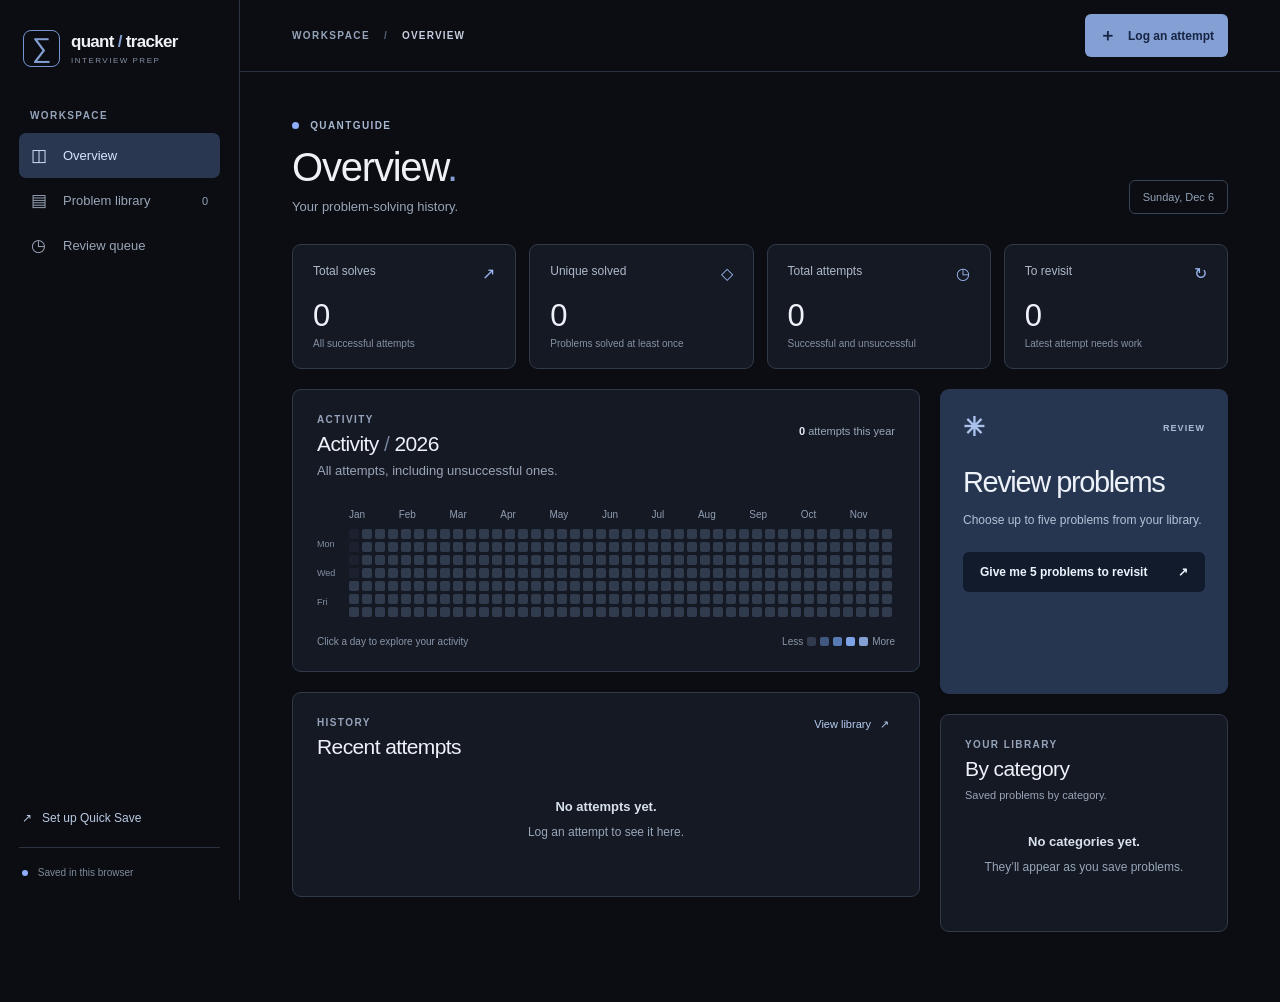
==== app/index.html @ c8254554 "Add QuantGuide interview prep tracker" ====
<!doctype html><html lang="en"><head><meta charset="UTF-8"><meta name="viewport" content="width=device-width, initial-scale=1"><title>QuantGuide Practice Tracker</title><link rel="stylesheet" href="style.css"></head><body>
<div class="shell"><aside class="sidebar"><div class="brand"><div class="brand-icon">∑</div><div><strong>quant<span> / </span>tracker</strong><small>INTERVIEW PREP</small></div></div><div class="side-label">WORKSPACE</div><nav><button class="nav active" data-view="dashboard"><span>◫</span> Overview</button><button class="nav" data-view="library"><span>▤</span> Problem library <b id="nav-count">0</b></button><button class="nav" data-view="review"><span>◷</span> Review queue</button></nav><div class="sidebar-bottom"><button class="setup-link" id="setupOpen">↗ &nbsp; Set up Quick Save</button><div class="storage-note"><i></i> Saved in this browser</div></div></aside>
<main><header class="topbar"><div><span class="crumb">WORKSPACE</span><span class="slash"> / </span><span id="crumb">OVERVIEW</span></div><button class="button primary small" id="addTop"><span>＋</span> Log an attempt</button></header><div class="content"><section id="dashboard" class="view"><div class="heading"><div><div class="eyebrow"><span class="live-dot"></span> QUANTGUIDE</div><h1>Overview<span class="accent">.</span></h1><p>Your problem-solving history.</p></div><div class="heading-date" id="today"></div></div><div class="stats" id="stats"></div><div class="dashboard-grid"><div class="main-column"><section class="panel activity"><div class="panel-head"><div><div class="section-kicker">ACTIVITY</div><h2>Activity <span class="muted">/</span> <span id="activity-year"></span></h2><p>All attempts, including unsuccessful ones.</p></div><div class="activity-total"><strong id="year-attempts">0</strong><span> attempts this year</span></div></div><div class="heatmap-wrap"><div class="months" id="months"></div><div class="heatmap-body"><div class="weekdays"><span>Mon</span><span>Wed</span><span>Fri</span></div><div class="heatmap" id="heatmap"></div></div></div><div class="heat-footer"><span>Click a day to explore your activity</span><div>Less <i class="level0"></i><i class="level1"></i><i class="level2"></i><i class="level3"></i><i class="level4"></i> More</div></div><div id="day-detail" class="day-detail"></div></section><section class="panel recent"><div class="panel-head"><div><div class="section-kicker">HISTORY</div><h2>Recent attempts</h2></div><button class="text-button" data-go="library">View library <span>↗</span></button></div><div id="recent-list"></div></section></div><div class="right-column"><section class="review-card"><div class="review-top"><span>✳</span><span>REVIEW</span></div><h2>Review problems</h2><p>Choose up to five problems from your library.</p><button class="button dark" id="reviewButton">Give me 5 problems to revisit <span>↗</span></button></section><section class="panel breakdown"><div class="section-kicker">YOUR LIBRARY</div><h2>By category</h2><p>Saved problems by category.</p><div id="categories"></div></section></div></div></section>
<section id="library" class="view hidden"><div class="heading"><div><div class="eyebrow"><span class="live-dot"></span> LIBRARY</div><h1>Problem library<span class="accent">.</span></h1><p>Search and filter saved problems.</p></div><button class="button primary" id="addLibrary">＋ &nbsp; Log an attempt</button></div><section class="panel library-panel"><div class="filters"><input id="search" placeholder="⌕  Search problems or notes"><select id="filter-category"><option value="">All categories</option></select><select id="filter-difficulty"><option value="">All difficulties</option><option>Easy</option><option>Medium</option><option>Hard</option></select><select id="filter-tag"><option value="">All subtopics</option></select></div><div id="library-list"></div></section></section>
<section id="review" class="view hidden"><div class="heading"><div><div class="eyebrow"><span class="live-dot"></span> REVIEW</div><h1>Review queue<span class="accent">.</span></h1><p>Problems selected from your library.</p></div><button class="button primary" id="reshuffle">↻ &nbsp; Pick five</button></div><div id="review-list"></div></section></div></main></div>
<dialog id="formDialog"><form id="attemptForm"><div class="modal-head"><div><div class="section-kicker">QUICK SAVE</div><h2 id="form-title">Log an attempt</h2><p>Enter the problem and select a result.</p></div><button type="button" class="close" data-close>×</button></div><input type="hidden" id="attempt-id"><label>Problem URL <span>QUANTGUIDE</span><input id="url" type="url" placeholder="https://quantguide.io/questions/..." required></label><label>Problem title<input id="title" placeholder="e.g. The birthday problem" required></label><div class="form-row"><label>Category<select id="category"><option value="">Select category</option><option>Probability</option><option>Statistics</option><option>Brainteasers</option><option>Pure Math</option><option>Finance</option></select></label><label>Difficulty<select id="difficulty"><option value="">Select difficulty</option><option>Easy</option><option>Medium</option><option>Hard</option></select></label></div><label>Subtopics <span>OPTIONAL · COMMA SEPARATED</span><input id="tags" placeholder="e.g. Conditional probability, combinatorics"></label><label>How did it go?</label><div class="outcome-grid" id="outcomes"><label><input type="radio" name="result" value="confident" required><span><b>✓</b> Solved confidently</span></label><label><input type="radio" name="result" value="struggled"><span><b>◐</b> Solved, but struggled</span></label><label><input type="radio" name="result" value="hint"><span><b>◇</b> Solved with a hint</span></label><label><input type="radio" name="result" value="failed"><span><b>×</b> Couldn’t solve</span></label></div><label>Note <span>OPTIONAL</span><textarea id="note" placeholder="What did you learn or struggle with?" rows="2"></textarea></label><div class="modal-actions"><button type="button" class="button ghost" data-close>Cancel</button><button class="button primary" type="submit">Save attempt <span>↗</span></button></div></form></dialog>
<dialog id="setupDialog"><div class="modal-head"><div><div class="section-kicker">BOOKMARKLET</div><h2>Quick Save</h2><p>Save an attempt straight from a QuantGuide question.</p></div><button class="close" data-close>×</button></div><div class="setup-steps"><p><b>01</b> Drag the button below to your bookmarks bar.</p><p><b>02</b> Open a QuantGuide question, then click the bookmark.</p><p><b>03</b> Check the prefilled details, select a result, and save.</p></div><a id="bookmarklet" class="button primary bookmark" href="#">＋ &nbsp; Save to quant / tracker</a><p class="fine-print">The bookmarklet reads the open page in your browser. QuantGuide layouts and access can vary, so check the fields before saving. If it doesn’t work, paste the link into “Log an attempt”. Your data stays in this browser.</p></dialog>
<dialog id="historyDialog"><div class="modal-head"><div><div class="section-kicker">ATTEMPT HISTORY</div><h2 id="history-title"></h2><p>Edit or remove an attempt at any time.</p></div><button class="close" data-close>×</button></div><div id="history-list"></div></dialog><script src="app.js"></script></body></html>
---- app/style.css ----
:root{color-scheme:dark;--bg:#0b0d12;--panel:#151923;--line:#30394a;--text:#eef1f7;--muted:#9aa5b8;--lime:#849fd3;--ink:#16223c}*{box-sizing:border-box}body{margin:0;background:var(--bg);color:var(--text);font-family:-apple-system,BlinkMacSystemFont,"Segoe UI",sans-serif;font-size:14px}button,input,select,textarea{font:inherit}button{cursor:pointer}button:focus-visible,a:focus-visible,input:focus-visible,select:focus-visible,textarea:focus-visible{outline:2px solid var(--lime);outline-offset:2px}.shell{display:flex;min-height:100vh}.sidebar{width:240px;flex-shrink:0;border-right:1px solid #2b3341;padding:30px 19px 22px;display:flex;flex-direction:column;position:sticky;top:0;height:100vh}.brand{display:flex;align-items:center;gap:11px;padding:0 4px 43px}.brand-icon{width:37px;height:37px;display:grid;place-items:center;border:1px solid #7594d1;color:var(--lime);font:27px -apple-system,BlinkMacSystemFont,"Segoe UI",sans-serif;border-radius:8px}.brand strong{font:700 17px -apple-system,BlinkMacSystemFont,"Segoe UI",sans-serif;letter-spacing:-.7px}.brand strong span{color:var(--lime)}.brand small{display:block;font-size:8px;letter-spacing:1.5px;color:#8591a5;margin-top:4px}.side-label,.section-kicker,.eyebrow,.crumb{font-size:10px;font-weight:700;letter-spacing:1.4px;color:#96a4bb}.side-label{padding-left:11px;margin-bottom:12px}.nav{display:flex;align-items:center;gap:13px;width:100%;background:none;color:#9aa5b8;border:0;border-radius:7px;padding:12px;text-align:left;font-size:13px}.nav span{font-size:17px;width:19px}.nav.active{background:#293850;color:#d7e5ff}.nav b{margin-left:auto;font-size:11px;font-weight:500;color:#95a4bc}.sidebar-bottom{margin-top:auto}.side-note{background:#20251e;border:1px solid #30392c;padding:16px;border-radius:9px}.spark{font-size:23px;display:block;color:var(--lime);margin-bottom:10px}.side-note strong{font-size:12px}.side-note p{font-size:11px;line-height:1.6;color:#939c8e;margin:6px 0 0}.setup-link{background:none;color:#b9c9e2;border:0;padding:22px 3px;font-size:12px}.storage-note{font-size:10px;color:#7f8b9d;border-top:1px solid #2b3341;padding:19px 3px 0}.storage-note i,.live-dot{display:inline-block;width:6px;height:6px;background:#8daefa;border-radius:50%;margin-right:7px}main{flex:1;min-width:0}.topbar{height:72px;border-bottom:1px solid #29313f;display:flex;align-items:center;justify-content:space-between;padding:0 5%;font-size:10px;font-weight:700;letter-spacing:1.2px;color:#c5cede}.slash{color:#596579;padding:0 10px}.content{max-width:1440px;margin:auto;padding:48px 5% 70px}.heading{display:flex;justify-content:space-between;align-items:flex-end;margin-bottom:30px}.eyebrow{color:#a6b7d0;margin-bottom:15px}.live-dot{width:7px;height:7px}.heading h1{font:500 40px/1.05 -apple-system,BlinkMacSystemFont,"Segoe UI",sans-serif;letter-spacing:-1.2px;margin:0 0 11px}.accent{color:var(--lime)}.heading p,.panel-head p,.breakdown p{color:var(--muted);margin:0;font-size:13px}.heading-date{font-size:11px;color:#94a2b7;border:1px solid #384355;border-radius:6px;padding:10px 13px}.button{border:0;border-radius:6px;font-weight:700;padding:13px 17px;display:inline-flex;align-items:center;justify-content:center;gap:12px;text-decoration:none;font-size:12px}.button.primary{background:var(--lime);color:#172544}.button.primary:hover{background:#a8bfea}.button.small{padding:10px 14px;letter-spacing:0}.button.small span{font-size:17px}.stats{display:grid;grid-template-columns:repeat(4,1fr);gap:13px;margin-bottom:20px}.stat,.panel{background:var(--panel);border:1px solid #303a4a;border-radius:9px}.stat{padding:19px 20px 17px;min-height:125px}.stat-top{display:flex;justify-content:space-between;color:#adb9ca;font-size:12px}.stat-icon{font-size:16px;color:#9bb8f2}.stat strong{display:block;font:500 31px -apple-system,BlinkMacSystemFont,"Segoe UI",sans-serif;letter-spacing:-1px;margin-top:15px}.stat small{font-size:10px;color:#8491a4}.dashboard-grid{display:grid;grid-template-columns:minmax(0,1fr) 288px;gap:20px}.main-column,.right-column{display:flex;flex-direction:column;gap:20px}.panel{padding:24px}.panel-head{display:flex;justify-content:space-between;align-items:flex-start}.panel h2,.review-card h2,dialog h2{font:500 21px -apple-system,BlinkMacSystemFont,"Segoe UI",sans-serif;letter-spacing:-.6px;margin:7px 0 7px}.muted{color:#728098}.activity-total{color:#98a6ba;font-size:11px;padding-top:11px}.activity-total strong{color:#dde7f5}.heatmap-wrap{overflow-x:auto;margin:31px 0 19px}.months{display:flex;justify-content:space-between;color:#909eb3;font-size:10px;margin-left:32px;min-width:570px}.heatmap-body{display:flex;margin-top:9px;min-width:602px}.weekdays{width:32px;flex:none;display:flex;flex-direction:column;justify-content:space-around;color:#8390a3;font-size:9px}.heatmap{display:grid;grid-template-rows:repeat(7,10px);grid-auto-flow:column;grid-auto-columns:10px;gap:3px;flex:1;justify-content:space-between}.heatmap button{width:10px;height:10px;border:0;border-radius:2px;padding:0;background:#303b4e}.heatmap button:hover{outline:1px solid #e1ebff}.level0{background:#303b4e!important}.level1{background:#40577f!important}.level2{background:#587bb5!important}.level3{background:#7ea2e6!important}.level4{background:#849fd3!important}.heat-footer{display:flex;justify-content:space-between;align-items:center;font-size:10px;color:#8896aa}.heat-footer div{display:flex;align-items:center;gap:4px}.heat-footer i{width:9px;height:9px;border-radius:2px;display:inline-block}.day-detail{border-top:1px solid #354052;margin-top:20px;padding-top:15px}.day-detail:empty{display:none}.day-detail h3{font-size:12px}.activity-row,.problem-row,.history-row{display:flex;align-items:center;gap:15px;padding:16px 0;border-bottom:1px solid #303a49}.activity-row:last-child,.problem-row:last-child,.history-row:last-child{border-bottom:0}.row-icon{width:34px;height:34px;border-radius:7px;background:#2a3b55;color:#b5ceff;display:grid;place-items:center;flex:none}.row-main{flex:1;min-width:0}.row-main strong,.row-main a{color:#e8edf5;text-decoration:none;font-size:13px;font-weight:600}.row-main a:hover{text-decoration:underline}.row-main small{display:block;color:#95a2b5;font-size:11px;margin-top:5px}.row-meta{text-align:right;color:#98a5b8;font-size:11px}.pill{display:inline-block;border-radius:4px;padding:5px 7px;color:#bcd2f6;background:#293b55;font-size:10px;white-space:nowrap}.pill.failed{background:#3b2d29;color:#e3b6a8}.pill.hint,.pill.struggled{background:#3b3628;color:#ddcb96}.text-button{background:none;border:0;color:#b6ccf1;font-size:11px}.text-button span{margin-left:6px}.empty{text-align:center;color:#97a5b9;font-size:12px;line-height:1.7;padding:30px 10px}.empty strong{display:block;color:#d8e1ee;font-size:13px;margin-bottom:4px}.review-card{border-radius:9px;background:#273650;color:#edf1f8;padding:23px;min-height:305px}.review-top{display:flex;justify-content:space-between;align-items:center;font-size:9px;font-weight:700;letter-spacing:1.1px;color:#a9bbd5}.review-top span:first-child{font-size:26px;color:#abc2ed}.review-card h2{font-size:29px;line-height:1.08;margin:24px 0 13px;letter-spacing:-1.4px}.review-card h2 em{font-family:Georgia,serif;font-weight:400}.review-card p{font-size:12px;line-height:1.6;color:#b4c2d7}.button.dark{background:#111b2b;color:#edf3ff;width:100%;justify-content:space-between;margin-top:9px}.review-foot{border-top:1px solid #aacb7c;padding-top:14px;margin-top:21px;font-size:10px;color:#607754}.review-foot span{font-size:14px;margin-right:5px}.breakdown p{font-size:11px;margin-top:8px}.category-row{margin-top:17px;font-size:11px}.category-row div{display:flex;justify-content:space-between}.bar{height:4px;background:#313c4d;margin-top:8px;border-radius:4px}.bar i{display:block;height:100%;background:#819dce;border-radius:4px}.filters{display:grid;grid-template-columns:2fr repeat(3,1fr);gap:10px;margin-bottom:16px}input,select,textarea{width:100%;background:#151a24;border:1px solid #394557;color:#e5ebf5;border-radius:6px;padding:11px 12px}input::placeholder,textarea::placeholder{color:#748197}select{cursor:pointer}.problem-row{padding:18px 0}.row-actions{display:flex;gap:5px}.icon-button{background:#293344;border:1px solid #3c495c;color:#c2d0e3;border-radius:5px;padding:7px 9px;font-size:11px}.review-item{margin-bottom:12px}.review-item .row-main small{line-height:1.6}.review-item details{color:#aebdd1;font-size:12px;margin:12px 0}.review-item summary{cursor:pointer}dialog{background:#1c2330;color:var(--text);border:1px solid #435064;border-radius:11px;width:min(560px,calc(100% - 30px));max-height:90vh;overflow:auto;padding:27px}dialog::backdrop{background:rgba(0,0,0,.72)}.modal-head{display:flex;justify-content:space-between;align-items:flex-start;margin-bottom:23px}.modal-head p{font-size:12px;color:#99a7bb;margin:0}.close{background:none;color:#a9b5c7;border:0;font-size:25px;line-height:1}.modal-head h2{font-size:25px}.modal-head .close{margin-top:-7px}form>label,.form-row label{display:block;font-size:11px;color:#cbd5e3;font-weight:700;margin:15px 0 0}label>span{float:right;color:#8795aa;font-size:9px;letter-spacing:.7px}label input,label select,label textarea{margin-top:7px;font-weight:400}.form-row{display:grid;grid-template-columns:1fr 1fr;gap:12px}.outcome-grid{display:grid;grid-template-columns:1fr 1fr;gap:8px;margin-top:8px}.outcome-grid label{position:relative}.outcome-grid input{position:absolute;opacity:0;width:1px}.outcome-grid span{display:block;float:none;border:1px solid #435064;border-radius:6px;padding:11px;color:#b9c5d5;font-size:11px;letter-spacing:0;cursor:pointer}.outcome-grid b{color:#9fbbef;margin-right:5px}.outcome-grid input:checked+span{border-color:#9bbbf8;background:#293728;color:#e7efff}.outcome-grid input:focus-visible+span{outline:2px solid var(--lime)}.modal-actions{display:flex;justify-content:flex-end;gap:8px;margin-top:22px}.ghost{background:#303b4d;color:#c3cedd}.setup-steps{margin:20px 0;color:#c5d0df;font-size:13px}.setup-steps p{padding:8px 0}.setup-steps b{color:#a5c1f6;margin-right:10px}.bookmark{width:100%}.fine-print{font-size:11px;color:#98a6b9;line-height:1.6;margin:20px 0 0}.hidden{display:none!important}@media(max-width:1050px){.sidebar{width:195px}.dashboard-grid{grid-template-columns:1fr}.right-column{display:grid;grid-template-columns:1fr 1fr}.stats{grid-template-columns:repeat(2,1fr)}}@media(max-width:650px){.shell{display:block}.sidebar{position:static;width:100%;height:auto;padding:16px;border-right:0;border-bottom:1px solid #2b3341}.brand{padding:0 0 14px}.side-label,.sidebar-bottom{display:none}nav{display:flex}.nav{justify-content:center;padding:9px 4px;font-size:11px}.nav span{display:none}.topbar{height:54px;padding:0 5%}.content{padding-top:32px}.heading h1{font-size:33px}.heading-date{display:none}.stats{gap:8px}.stat{min-height:105px;padding:15px}.stat strong{font-size:26px}.panel{padding:18px}.right-column{grid-template-columns:1fr}.filters{grid-template-columns:1fr 1fr}.filters input{grid-column:1/-1}.row-meta{display:none}.outcome-grid{grid-template-columns:1fr}.heading{gap:12px}.heading .button{white-space:nowrap}}
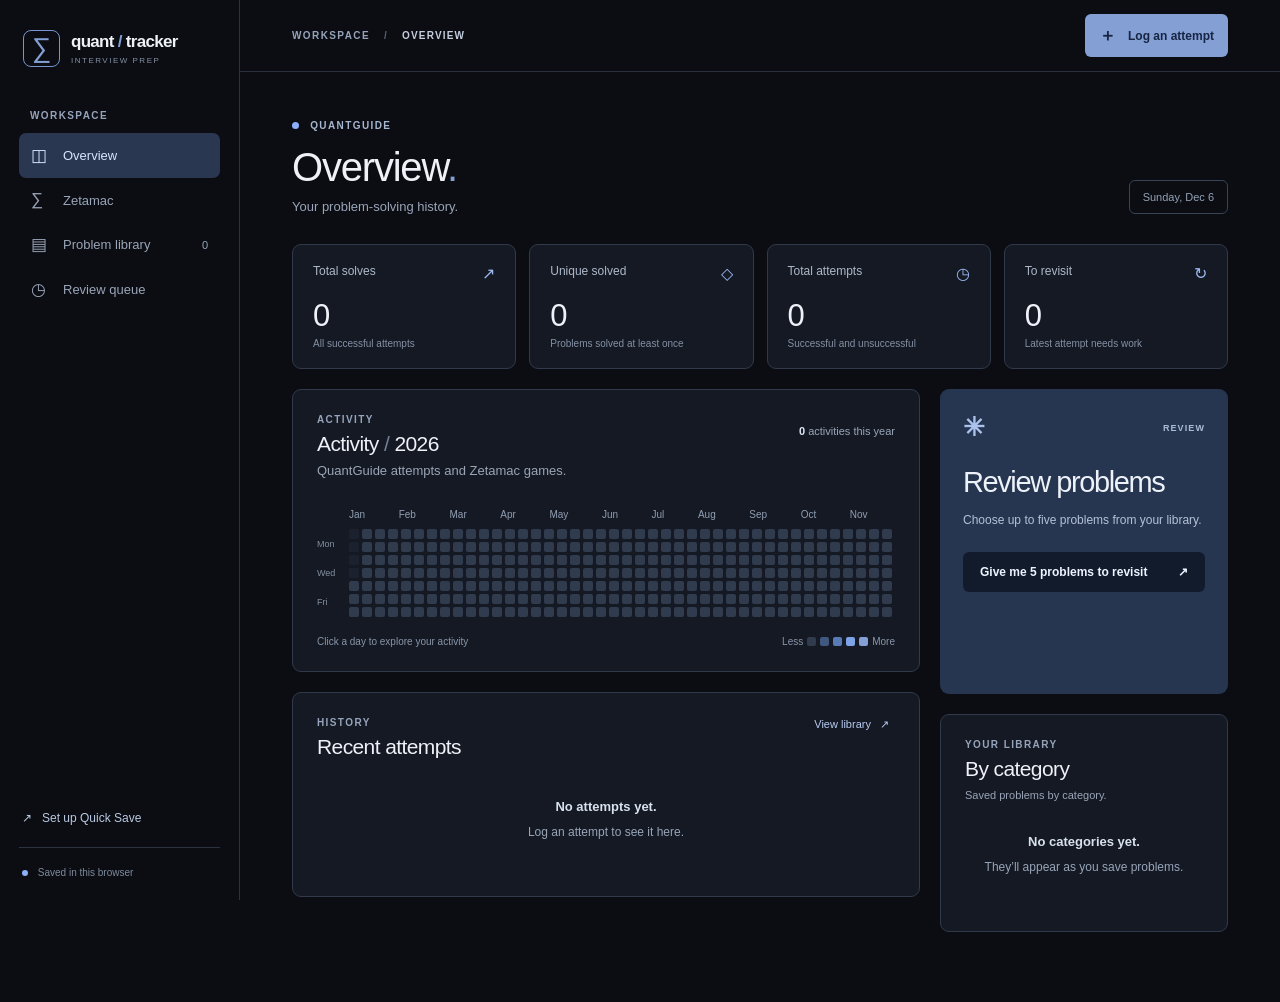
==== commit 2154ff3d: "Add Zetamac practice tracking" ====
--- a/app/index.html
+++ b/app/index.html
@@ -1,8 +1,9 @@
-<!doctype html><html lang="en"><head><meta charset="UTF-8"><meta name="viewport" content="width=device-width, initial-scale=1"><title>QuantGuide Practice Tracker</title><link rel="stylesheet" href="style.css"></head><body>
-<div class="shell"><aside class="sidebar"><div class="brand"><div class="brand-icon">∑</div><div><strong>quant<span> / </span>tracker</strong><small>INTERVIEW PREP</small></div></div><div class="side-label">WORKSPACE</div><nav><button class="nav active" data-view="dashboard"><span>◫</span> Overview</button><button class="nav" data-view="library"><span>▤</span> Problem library <b id="nav-count">0</b></button><button class="nav" data-view="review"><span>◷</span> Review queue</button></nav><div class="sidebar-bottom"><button class="setup-link" id="setupOpen">↗ &nbsp; Set up Quick Save</button><div class="storage-note"><i></i> Saved in this browser</div></div></aside>
-<main><header class="topbar"><div><span class="crumb">WORKSPACE</span><span class="slash"> / </span><span id="crumb">OVERVIEW</span></div><button class="button primary small" id="addTop"><span>＋</span> Log an attempt</button></header><div class="content"><section id="dashboard" class="view"><div class="heading"><div><div class="eyebrow"><span class="live-dot"></span> QUANTGUIDE</div><h1>Overview<span class="accent">.</span></h1><p>Your problem-solving history.</p></div><div class="heading-date" id="today"></div></div><div class="stats" id="stats"></div><div class="dashboard-grid"><div class="main-column"><section class="panel activity"><div class="panel-head"><div><div class="section-kicker">ACTIVITY</div><h2>Activity <span class="muted">/</span> <span id="activity-year"></span></h2><p>All attempts, including unsuccessful ones.</p></div><div class="activity-total"><strong id="year-attempts">0</strong><span> attempts this year</span></div></div><div class="heatmap-wrap"><div class="months" id="months"></div><div class="heatmap-body"><div class="weekdays"><span>Mon</span><span>Wed</span><span>Fri</span></div><div class="heatmap" id="heatmap"></div></div></div><div class="heat-footer"><span>Click a day to explore your activity</span><div>Less <i class="level0"></i><i class="level1"></i><i class="level2"></i><i class="level3"></i><i class="level4"></i> More</div></div><div id="day-detail" class="day-detail"></div></section><section class="panel recent"><div class="panel-head"><div><div class="section-kicker">HISTORY</div><h2>Recent attempts</h2></div><button class="text-button" data-go="library">View library <span>↗</span></button></div><div id="recent-list"></div></section></div><div class="right-column"><section class="review-card"><div class="review-top"><span>✳</span><span>REVIEW</span></div><h2>Review problems</h2><p>Choose up to five problems from your library.</p><button class="button dark" id="reviewButton">Give me 5 problems to revisit <span>↗</span></button></section><section class="panel breakdown"><div class="section-kicker">YOUR LIBRARY</div><h2>By category</h2><p>Saved problems by category.</p><div id="categories"></div></section></div></div></section>
+<!doctype html><html lang="en"><head><meta charset="UTF-8"><meta name="viewport" content="width=device-width, initial-scale=1"><title>QuantGuide Practice Tracker</title><meta name="quant-tracker-app" content="1"><link rel="stylesheet" href="style.css"></head><body>
+<div class="shell"><aside class="sidebar"><div class="brand"><div class="brand-icon">∑</div><div><strong>quant<span> / </span>tracker</strong><small>INTERVIEW PREP</small></div></div><div class="side-label">WORKSPACE</div><nav><button class="nav active" data-view="dashboard"><span>◫</span> Overview</button><button class="nav" data-view="zetamac"><span>∑</span> Zetamac</button><button class="nav" data-view="library"><span>▤</span> Problem library <b id="nav-count">0</b></button><button class="nav" data-view="review"><span>◷</span> Review queue</button></nav><div class="sidebar-bottom"><button class="setup-link" id="setupOpen">↗ &nbsp; Set up Quick Save</button><div class="storage-note"><i></i> Saved in this browser</div></div></aside>
+<main><header class="topbar"><div><span class="crumb">WORKSPACE</span><span class="slash"> / </span><span id="crumb">OVERVIEW</span></div><button class="button primary small" id="addTop"><span>＋</span> Log an attempt</button></header><div class="content"><section id="dashboard" class="view"><div class="heading"><div><div class="eyebrow"><span class="live-dot"></span> QUANTGUIDE</div><h1>Overview<span class="accent">.</span></h1><p>Your problem-solving history.</p></div><div class="heading-date" id="today"></div></div><div class="stats" id="stats"></div><div class="dashboard-grid"><div class="main-column"><section class="panel activity"><div class="panel-head"><div><div class="section-kicker">ACTIVITY</div><h2>Activity <span class="muted">/</span> <span id="activity-year"></span></h2><p>QuantGuide attempts and Zetamac games.</p></div><div class="activity-total"><strong id="year-attempts">0</strong><span> activities this year</span></div></div><div class="heatmap-wrap"><div class="months" id="months"></div><div class="heatmap-body"><div class="weekdays"><span>Mon</span><span>Wed</span><span>Fri</span></div><div class="heatmap" id="heatmap"></div></div></div><div class="heat-footer"><span>Click a day to explore your activity</span><div>Less <i class="level0"></i><i class="level1"></i><i class="level2"></i><i class="level3"></i><i class="level4"></i> More</div></div><div id="day-detail" class="day-detail"></div></section><section class="panel recent"><div class="panel-head"><div><div class="section-kicker">HISTORY</div><h2>Recent attempts</h2></div><button class="text-button" data-go="library">View library <span>↗</span></button></div><div id="recent-list"></div></section></div><div class="right-column"><section class="review-card"><div class="review-top"><span>✳</span><span>REVIEW</span></div><h2>Review problems</h2><p>Choose up to five problems from your library.</p><button class="button dark" id="reviewButton">Give me 5 problems to revisit <span>↗</span></button></section><section class="panel breakdown"><div class="section-kicker">YOUR LIBRARY</div><h2>By category</h2><p>Saved problems by category.</p><div id="categories"></div></section></div></div></section>
+<section id="zetamac" class="view hidden"><div class="heading"><div><div class="eyebrow"><span class="live-dot"></span> MENTAL MATH</div><h1>Zetamac<span class="accent">.</span></h1><p>Your scores and practice over time.</p></div><a class="button primary" href="https://arithmetic.zetamac.com/" target="_blank" rel="noopener">Play Zetamac ↗</a></div><div class="stats" id="zetamac-stats"></div><section class="panel"><div class="panel-head"><div><div class="section-kicker">PROGRESS</div><h2>Scores over time</h2><p>Scores and rolling average of up to 10 games.</p></div></div><div id="zetamac-chart"></div></section><p class="fine-print">Games sync automatically after connecting the browser extension. See the project README for setup.</p></section>
 <section id="library" class="view hidden"><div class="heading"><div><div class="eyebrow"><span class="live-dot"></span> LIBRARY</div><h1>Problem library<span class="accent">.</span></h1><p>Search and filter saved problems.</p></div><button class="button primary" id="addLibrary">＋ &nbsp; Log an attempt</button></div><section class="panel library-panel"><div class="filters"><input id="search" placeholder="⌕  Search problems or notes"><select id="filter-category"><option value="">All categories</option></select><select id="filter-difficulty"><option value="">All difficulties</option><option>Easy</option><option>Medium</option><option>Hard</option></select><select id="filter-tag"><option value="">All subtopics</option></select></div><div id="library-list"></div></section></section>
 <section id="review" class="view hidden"><div class="heading"><div><div class="eyebrow"><span class="live-dot"></span> REVIEW</div><h1>Review queue<span class="accent">.</span></h1><p>Problems selected from your library.</p></div><button class="button primary" id="reshuffle">↻ &nbsp; Pick five</button></div><div id="review-list"></div></section></div></main></div>
-<dialog id="formDialog"><form id="attemptForm"><div class="modal-head"><div><div class="section-kicker">QUICK SAVE</div><h2 id="form-title">Log an attempt</h2><p>Enter the problem and select a result.</p></div><button type="button" class="close" data-close>×</button></div><input type="hidden" id="attempt-id"><label>Problem URL <span>QUANTGUIDE</span><input id="url" type="url" placeholder="https://quantguide.io/questions/..." required></label><label>Problem title<input id="title" placeholder="e.g. The birthday problem" required></label><div class="form-row"><label>Category<select id="category"><option value="">Select category</option><option>Probability</option><option>Statistics</option><option>Brainteasers</option><option>Pure Math</option><option>Finance</option></select></label><label>Difficulty<select id="difficulty"><option value="">Select difficulty</option><option>Easy</option><option>Medium</option><option>Hard</option></select></label></div><label>Subtopics <span>OPTIONAL · COMMA SEPARATED</span><input id="tags" placeholder="e.g. Conditional probability, combinatorics"></label><label>How did it go?</label><div class="outcome-grid" id="outcomes"><label><input type="radio" name="result" value="confident" required><span><b>✓</b> Solved confidently</span></label><label><input type="radio" name="result" value="struggled"><span><b>◐</b> Solved, but struggled</span></label><label><input type="radio" name="result" value="hint"><span><b>◇</b> Solved with a hint</span></label><label><input type="radio" name="result" value="failed"><span><b>×</b> Couldn’t solve</span></label></div><label>Note <span>OPTIONAL</span><textarea id="note" placeholder="What did you learn or struggle with?" rows="2"></textarea></label><div class="modal-actions"><button type="button" class="button ghost" data-close>Cancel</button><button class="button primary" type="submit">Save attempt <span>↗</span></button></div></form></dialog>
-<dialog id="setupDialog"><div class="modal-head"><div><div class="section-kicker">BOOKMARKLET</div><h2>Quick Save</h2><p>Save an attempt straight from a QuantGuide question.</p></div><button class="close" data-close>×</button></div><div class="setup-steps"><p><b>01</b> Drag the button below to your bookmarks bar.</p><p><b>02</b> Open a QuantGuide question, then click the bookmark.</p><p><b>03</b> Check the prefilled details, select a result, and save.</p></div><a id="bookmarklet" class="button primary bookmark" href="#">＋ &nbsp; Save to quant / tracker</a><p class="fine-print">The bookmarklet reads the open page in your browser. QuantGuide layouts and access can vary, so check the fields before saving. If it doesn’t work, paste the link into “Log an attempt”. Your data stays in this browser.</p></dialog>
+<dialog id="formDialog"><form id="attemptForm"><div class="modal-head"><div><div class="section-kicker">QUICK SAVE</div><h2 id="form-title">Log an attempt</h2><p>Enter the problem and select a result.</p></div><button type="button" class="close" data-close>×</button></div><input type="hidden" id="attempt-id"><label>Problem URL <span>QUANTGUIDE</span><input id="url" type="url" placeholder="https://quantguide.io/questions/..." required></label><label>Problem title<input id="title" placeholder="e.g. The birthday problem" required></label><div class="form-row"><label>Category<select id="category"><option value="">Select category</option><option>Probability</option><option>Statistics</option><option>Brainteasers</option><option>Pure Math</option><option>Finance</option></select></label><label>Difficulty<select id="difficulty"><option value="">Select difficulty</option><option>Easy</option><option>Medium</option><option>Hard</option></select></label></div><label>Subtopics <span>OPTIONAL · COMMA SEPARATED</span><input id="tags" autocomplete="off" placeholder="Type or select subtopics, separated by commas"></label><div id="tag-suggestions" class="tag-suggestions" aria-label="Subtopic suggestions"></div><label>How did it go?</label><div class="outcome-grid" id="outcomes"><label><input type="radio" name="result" value="confident" required><span><b>✓</b> Solved confidently</span></label><label><input type="radio" name="result" value="struggled"><span><b>◐</b> Solved, but struggled</span></label><label><input type="radio" name="result" value="hint"><span><b>◇</b> Solved with a hint</span></label><label><input type="radio" name="result" value="failed"><span><b>×</b> Couldn’t solve</span></label></div><label>Note <span>OPTIONAL</span><textarea id="note" placeholder="What did you learn or struggle with?" rows="2"></textarea></label><div class="modal-actions"><button type="button" class="button ghost" data-close>Cancel</button><button class="button primary" type="submit">Save attempt <span>↗</span></button></div></form></dialog>
+<dialog id="setupDialog"><div class="modal-head"><div><div class="section-kicker">QUICK SAVE</div><h2>Save from QuantGuide</h2><p>Add a shortcut to your bookmarks bar.</p></div><button class="close" data-close aria-label="Close">×</button></div><div class="bookmark-panel"><div class="bookmark-label">DRAG TO YOUR BOOKMARKS BAR <span>↗</span></div><a id="bookmarklet" class="bookmark-chip" href="#" title="Drag this link to your bookmarks bar">Save problem</a><p>Don’t see the bar? Press <kbd>⌘</kbd> <kbd>⇧</kbd> <kbd>B</kbd> in Chrome.</p></div><div class="setup-steps"><div><span>1</span><p>Open a question on QuantGuide.</p></div><div><span>2</span><p>Click <strong>Save problem</strong> in your bookmarks bar.</p></div><div><span>3</span><p>Check the details, choose a result, and save.</p></div></div><p class="setup-note">If the details don’t fill in, you can enter them yourself or paste the link into the tracker.</p></dialog>
 <dialog id="historyDialog"><div class="modal-head"><div><div class="section-kicker">ATTEMPT HISTORY</div><h2 id="history-title"></h2><p>Edit or remove an attempt at any time.</p></div><button class="close" data-close>×</button></div><div id="history-list"></div></dialog><script src="app.js"></script></body></html>
--- a/app/style.css
+++ b/app/style.css
@@ -1 +1,11 @@
 :root{color-scheme:dark;--bg:#0b0d12;--panel:#151923;--line:#30394a;--text:#eef1f7;--muted:#9aa5b8;--lime:#849fd3;--ink:#16223c}*{box-sizing:border-box}body{margin:0;background:var(--bg);color:var(--text);font-family:-apple-system,BlinkMacSystemFont,"Segoe UI",sans-serif;font-size:14px}button,input,select,textarea{font:inherit}button{cursor:pointer}button:focus-visible,a:focus-visible,input:focus-visible,select:focus-visible,textarea:focus-visible{outline:2px solid var(--lime);outline-offset:2px}.shell{display:flex;min-height:100vh}.sidebar{width:240px;flex-shrink:0;border-right:1px solid #2b3341;padding:30px 19px 22px;display:flex;flex-direction:column;position:sticky;top:0;height:100vh}.brand{display:flex;align-items:center;gap:11px;padding:0 4px 43px}.brand-icon{width:37px;height:37px;display:grid;place-items:center;border:1px solid #7594d1;color:var(--lime);font:27px -apple-system,BlinkMacSystemFont,"Segoe UI",sans-serif;border-radius:8px}.brand strong{font:700 17px -apple-system,BlinkMacSystemFont,"Segoe UI",sans-serif;letter-spacing:-.7px}.brand strong span{color:var(--lime)}.brand small{display:block;font-size:8px;letter-spacing:1.5px;color:#8591a5;margin-top:4px}.side-label,.section-kicker,.eyebrow,.crumb{font-size:10px;font-weight:700;letter-spacing:1.4px;color:#96a4bb}.side-label{padding-left:11px;margin-bottom:12px}.nav{display:flex;align-items:center;gap:13px;width:100%;background:none;color:#9aa5b8;border:0;border-radius:7px;padding:12px;text-align:left;font-size:13px}.nav span{font-size:17px;width:19px}.nav.active{background:#293850;color:#d7e5ff}.nav b{margin-left:auto;font-size:11px;font-weight:500;color:#95a4bc}.sidebar-bottom{margin-top:auto}.side-note{background:#20251e;border:1px solid #30392c;padding:16px;border-radius:9px}.spark{font-size:23px;display:block;color:var(--lime);margin-bottom:10px}.side-note strong{font-size:12px}.side-note p{font-size:11px;line-height:1.6;color:#939c8e;margin:6px 0 0}.setup-link{background:none;color:#b9c9e2;border:0;padding:22px 3px;font-size:12px}.storage-note{font-size:10px;color:#7f8b9d;border-top:1px solid #2b3341;padding:19px 3px 0}.storage-note i,.live-dot{display:inline-block;width:6px;height:6px;background:#8daefa;border-radius:50%;margin-right:7px}main{flex:1;min-width:0}.topbar{height:72px;border-bottom:1px solid #29313f;display:flex;align-items:center;justify-content:space-between;padding:0 5%;font-size:10px;font-weight:700;letter-spacing:1.2px;color:#c5cede}.slash{color:#596579;padding:0 10px}.content{max-width:1440px;margin:auto;padding:48px 5% 70px}.heading{display:flex;justify-content:space-between;align-items:flex-end;margin-bottom:30px}.eyebrow{color:#a6b7d0;margin-bottom:15px}.live-dot{width:7px;height:7px}.heading h1{font:500 40px/1.05 -apple-system,BlinkMacSystemFont,"Segoe UI",sans-serif;letter-spacing:-1.2px;margin:0 0 11px}.accent{color:var(--lime)}.heading p,.panel-head p,.breakdown p{color:var(--muted);margin:0;font-size:13px}.heading-date{font-size:11px;color:#94a2b7;border:1px solid #384355;border-radius:6px;padding:10px 13px}.button{border:0;border-radius:6px;font-weight:700;padding:13px 17px;display:inline-flex;align-items:center;justify-content:center;gap:12px;text-decoration:none;font-size:12px}.button.primary{background:var(--lime);color:#172544}.button.primary:hover{background:#a8bfea}.button.small{padding:10px 14px;letter-spacing:0}.button.small span{font-size:17px}.stats{display:grid;grid-template-columns:repeat(4,1fr);gap:13px;margin-bottom:20px}.stat,.panel{background:var(--panel);border:1px solid #303a4a;border-radius:9px}.stat{padding:19px 20px 17px;min-height:125px}.stat-top{display:flex;justify-content:space-between;color:#adb9ca;font-size:12px}.stat-icon{font-size:16px;color:#9bb8f2}.stat strong{display:block;font:500 31px -apple-system,BlinkMacSystemFont,"Segoe UI",sans-serif;letter-spacing:-1px;margin-top:15px}.stat small{font-size:10px;color:#8491a4}.dashboard-grid{display:grid;grid-template-columns:minmax(0,1fr) 288px;gap:20px}.main-column,.right-column{display:flex;flex-direction:column;gap:20px}.panel{padding:24px}.panel-head{display:flex;justify-content:space-between;align-items:flex-start}.panel h2,.review-card h2,dialog h2{font:500 21px -apple-system,BlinkMacSystemFont,"Segoe UI",sans-serif;letter-spacing:-.6px;margin:7px 0 7px}.muted{color:#728098}.activity-total{color:#98a6ba;font-size:11px;padding-top:11px}.activity-total strong{color:#dde7f5}.heatmap-wrap{overflow-x:auto;margin:31px 0 19px}.months{display:flex;justify-content:space-between;color:#909eb3;font-size:10px;margin-left:32px;min-width:570px}.heatmap-body{display:flex;margin-top:9px;min-width:602px}.weekdays{width:32px;flex:none;display:flex;flex-direction:column;justify-content:space-around;color:#8390a3;font-size:9px}.heatmap{display:grid;grid-template-rows:repeat(7,10px);grid-auto-flow:column;grid-auto-columns:10px;gap:3px;flex:1;justify-content:space-between}.heatmap button{width:10px;height:10px;border:0;border-radius:2px;padding:0;background:#303b4e}.heatmap button:hover{outline:1px solid #e1ebff}.level0{background:#303b4e!important}.level1{background:#40577f!important}.level2{background:#587bb5!important}.level3{background:#7ea2e6!important}.level4{background:#849fd3!important}.heat-footer{display:flex;justify-content:space-between;align-items:center;font-size:10px;color:#8896aa}.heat-footer div{display:flex;align-items:center;gap:4px}.heat-footer i{width:9px;height:9px;border-radius:2px;display:inline-block}.day-detail{border-top:1px solid #354052;margin-top:20px;padding-top:15px}.day-detail:empty{display:none}.day-detail h3{font-size:12px}.activity-row,.problem-row,.history-row{display:flex;align-items:center;gap:15px;padding:16px 0;border-bottom:1px solid #303a49}.activity-row:last-child,.problem-row:last-child,.history-row:last-child{border-bottom:0}.row-icon{width:34px;height:34px;border-radius:7px;background:#2a3b55;color:#b5ceff;display:grid;place-items:center;flex:none}.row-main{flex:1;min-width:0}.row-main strong,.row-main a{color:#e8edf5;text-decoration:none;font-size:13px;font-weight:600}.row-main a:hover{text-decoration:underline}.row-main small{display:block;color:#95a2b5;font-size:11px;margin-top:5px}.row-meta{text-align:right;color:#98a5b8;font-size:11px}.pill{display:inline-block;border-radius:4px;padding:5px 7px;color:#bcd2f6;background:#293b55;font-size:10px;white-space:nowrap}.pill.failed{background:#3b2d29;color:#e3b6a8}.pill.hint,.pill.struggled{background:#3b3628;color:#ddcb96}.text-button{background:none;border:0;color:#b6ccf1;font-size:11px}.text-button span{margin-left:6px}.empty{text-align:center;color:#97a5b9;font-size:12px;line-height:1.7;padding:30px 10px}.empty strong{display:block;color:#d8e1ee;font-size:13px;margin-bottom:4px}.review-card{border-radius:9px;background:#273650;color:#edf1f8;padding:23px;min-height:305px}.review-top{display:flex;justify-content:space-between;align-items:center;font-size:9px;font-weight:700;letter-spacing:1.1px;color:#a9bbd5}.review-top span:first-child{font-size:26px;color:#abc2ed}.review-card h2{font-size:29px;line-height:1.08;margin:24px 0 13px;letter-spacing:-1.4px}.review-card h2 em{font-family:Georgia,serif;font-weight:400}.review-card p{font-size:12px;line-height:1.6;color:#b4c2d7}.button.dark{background:#111b2b;color:#edf3ff;width:100%;justify-content:space-between;margin-top:9px}.review-foot{border-top:1px solid #aacb7c;padding-top:14px;margin-top:21px;font-size:10px;color:#607754}.review-foot span{font-size:14px;margin-right:5px}.breakdown p{font-size:11px;margin-top:8px}.category-row{margin-top:17px;font-size:11px}.category-row div{display:flex;justify-content:space-between}.bar{height:4px;background:#313c4d;margin-top:8px;border-radius:4px}.bar i{display:block;height:100%;background:#819dce;border-radius:4px}.filters{display:grid;grid-template-columns:2fr repeat(3,1fr);gap:10px;margin-bottom:16px}input,select,textarea{width:100%;background:#151a24;border:1px solid #394557;color:#e5ebf5;border-radius:6px;padding:11px 12px}input::placeholder,textarea::placeholder{color:#748197}select{cursor:pointer}.problem-row{padding:18px 0}.row-actions{display:flex;gap:5px}.icon-button{background:#293344;border:1px solid #3c495c;color:#c2d0e3;border-radius:5px;padding:7px 9px;font-size:11px}.review-item{margin-bottom:12px}.review-item .row-main small{line-height:1.6}.review-item details{color:#aebdd1;font-size:12px;margin:12px 0}.review-item summary{cursor:pointer}dialog{background:#1c2330;color:var(--text);border:1px solid #435064;border-radius:11px;width:min(560px,calc(100% - 30px));max-height:90vh;overflow:auto;padding:27px}dialog::backdrop{background:rgba(0,0,0,.72)}.modal-head{display:flex;justify-content:space-between;align-items:flex-start;margin-bottom:23px}.modal-head p{font-size:12px;color:#99a7bb;margin:0}.close{background:none;color:#a9b5c7;border:0;font-size:25px;line-height:1}.modal-head h2{font-size:25px}.modal-head .close{margin-top:-7px}form>label,.form-row label{display:block;font-size:11px;color:#cbd5e3;font-weight:700;margin:15px 0 0}label>span{float:right;color:#8795aa;font-size:9px;letter-spacing:.7px}label input,label select,label textarea{margin-top:7px;font-weight:400}.form-row{display:grid;grid-template-columns:1fr 1fr;gap:12px}.outcome-grid{display:grid;grid-template-columns:1fr 1fr;gap:8px;margin-top:8px}.outcome-grid label{position:relative}.outcome-grid input{position:absolute;opacity:0;width:1px}.outcome-grid span{display:block;float:none;border:1px solid #435064;border-radius:6px;padding:11px;color:#b9c5d5;font-size:11px;letter-spacing:0;cursor:pointer}.outcome-grid b{color:#9fbbef;margin-right:5px}.outcome-grid input:checked+span{border-color:#9bbbf8;background:#293728;color:#e7efff}.outcome-grid input:focus-visible+span{outline:2px solid var(--lime)}.modal-actions{display:flex;justify-content:flex-end;gap:8px;margin-top:22px}.ghost{background:#303b4d;color:#c3cedd}.setup-steps{margin:20px 0;color:#c5d0df;font-size:13px}.setup-steps p{padding:8px 0}.setup-steps b{color:#a5c1f6;margin-right:10px}.bookmark{width:100%}.fine-print{font-size:11px;color:#98a6b9;line-height:1.6;margin:20px 0 0}.hidden{display:none!important}@media(max-width:1050px){.sidebar{width:195px}.dashboard-grid{grid-template-columns:1fr}.right-column{display:grid;grid-template-columns:1fr 1fr}.stats{grid-template-columns:repeat(2,1fr)}}@media(max-width:650px){.shell{display:block}.sidebar{position:static;width:100%;height:auto;padding:16px;border-right:0;border-bottom:1px solid #2b3341}.brand{padding:0 0 14px}.side-label,.sidebar-bottom{display:none}nav{display:flex}.nav{justify-content:center;padding:9px 4px;font-size:11px}.nav span{display:none}.topbar{height:54px;padding:0 5%}.content{padding-top:32px}.heading h1{font-size:33px}.heading-date{display:none}.stats{gap:8px}.stat{min-height:105px;padding:15px}.stat strong{font-size:26px}.panel{padding:18px}.right-column{grid-template-columns:1fr}.filters{grid-template-columns:1fr 1fr}.filters input{grid-column:1/-1}.row-meta{display:none}.outcome-grid{grid-template-columns:1fr}.heading{gap:12px}.heading .button{white-space:nowrap}}
+
+/* Quick Save setup */
+#setupDialog{width:min(520px,calc(100% - 30px));padding:30px}#setupDialog .modal-head{margin-bottom:24px}#setupDialog .modal-head h2{margin-top:9px;font-size:24px}#setupDialog .modal-head p{font-size:13px;line-height:1.5}.bookmark-panel{background:#121924;border:1px solid #35445c;border-radius:10px;padding:18px}.bookmark-label{display:flex;justify-content:space-between;align-items:center;color:#9aacc7;font-size:10px;font-weight:700;letter-spacing:1px}.bookmark-label span{font-size:16px;color:#809ac7}.bookmark-chip{display:flex;align-items:center;gap:11px;width:max-content;max-width:100%;margin:17px 0 15px;padding:10px 12px 10px 10px;background:#253955;border:1px solid #55729c;border-radius:7px;box-shadow:0 4px 12px #080c1480;color:#ecf3ff;text-decoration:none;font-size:13px;font-weight:600;cursor:grab}.bookmark-chip:hover{background:#304968;border-color:#87a6d8}.bookmark-chip:active{cursor:grabbing}.bookmark-symbol{display:grid;place-items:center;width:25px;height:25px;border-radius:5px;background:#85a4da;color:#14243e;font-size:18px;font-weight:400}.drag-handle{margin-left:16px;color:#91a8c9;font-size:16px}.bookmark-panel p{margin:0;color:#98a9c0;font-size:11px;line-height:1.5}kbd{display:inline-block;padding:1px 4px;border:1px solid #48566a;border-radius:3px;color:#c9d5e6;font:inherit}.setup-steps{display:grid;gap:13px;margin:24px 0}.setup-steps>div{display:flex;align-items:center;gap:12px}.setup-steps>div>span{display:grid;place-items:center;flex:none;width:24px;height:24px;border:1px solid #45536a;border-radius:50%;color:#b9cdea;font-size:11px}.setup-steps p{margin:0;padding:0;color:#c8d2e1;font-size:12px;line-height:1.45}.setup-steps strong{color:#eef3fb}.setup-note{border-top:1px solid #354052;padding-top:16px;margin:0;color:#96a5b9;font-size:11px;line-height:1.6}
+
+.bookmark-chip::before{content:"+";display:grid;place-items:center;width:25px;height:25px;border-radius:5px;background:#85a4da;color:#14243e;font-size:18px;font-weight:400}.bookmark-chip::after{content:"⠿";margin-left:16px;color:#91a8c9;font-size:16px}
+
+.tag-suggestions{display:flex;flex-wrap:wrap;gap:6px;margin-top:8px;max-height:112px;overflow:auto}.tag-suggestion{background:#263346;color:#c4d3e9;border:1px solid #41516a;border-radius:5px;font-size:11px;padding:6px 8px}.tag-suggestion:hover{background:#344962}.tag-suggestions:empty{display:none}
+
+.save-notice{position:fixed;z-index:10;top:18px;left:50%;transform:translateX(-50%);display:flex;align-items:center;gap:18px;max-width:calc(100% - 32px);padding:14px 16px;background:#293850;border:1px solid #567099;border-radius:8px;color:#e7efff;box-shadow:0 8px 24px #0008;font-size:13px}.save-notice button{border:0;background:none;color:#c9d7eb;font-size:20px;line-height:1}
+.day-groups{display:grid;grid-template-columns:1fr 1fr;gap:24px}.day-groups h4{color:#c8d7ef;margin:15px 0 6px}.day-groups p{font-size:11px;color:#a6b5c9;line-height:1.6}.chart-legend{display:flex;gap:20px;margin:25px 0 5px;color:#abc5ff;font-size:11px}.chart-legend span+span{color:#e7c485}.chart-scroll{overflow-x:auto}.chart-scroll svg{display:block;width:100%;min-width:500px;height:auto}.chart-scroll text{fill:#9aaac0;font:11px sans-serif}@media(max-width:650px){.day-groups{grid-template-columns:1fr}}
